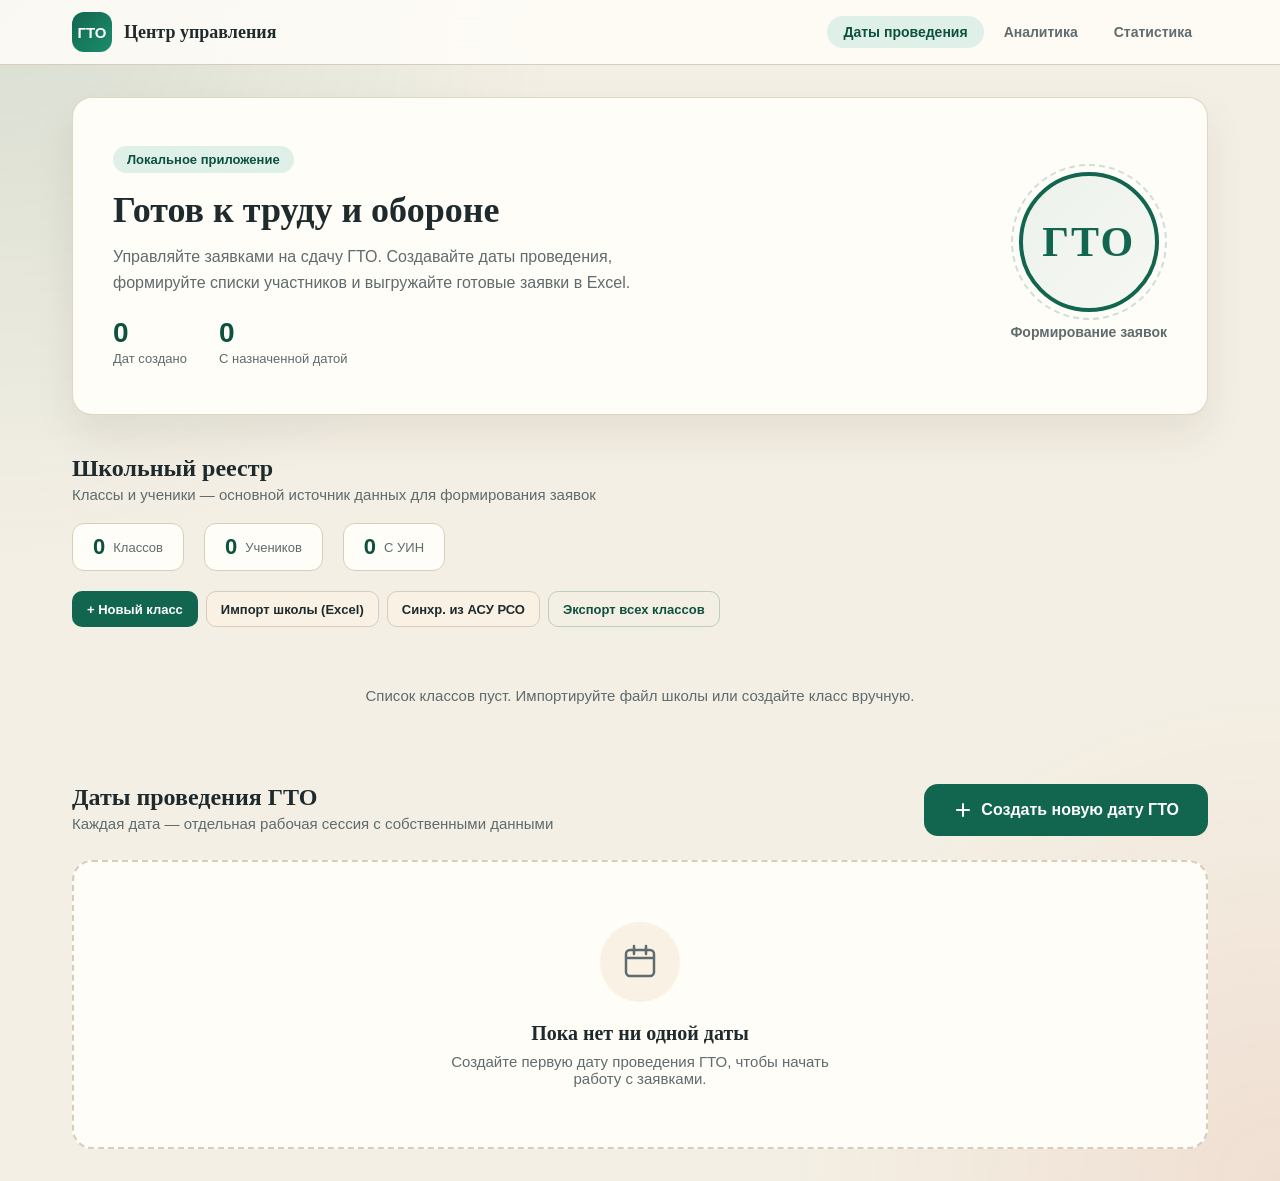
==== GTO_App/index.html @ ad408858 "feat: add school roster management as primary data source on dashboard Add complete school roster sy" ====
<!DOCTYPE html>
<html lang="ru">
<head>
  <meta charset="UTF-8">
  <meta name="viewport" content="width=device-width, initial-scale=1.0">
  <title>ГТО — Центр управления</title>
  <link rel="stylesheet" href="styles/dashboard.css">
  <link rel="stylesheet" href="styles/school-roster.css">
</head>
<body>
  <nav class="topnav">
    <div class="topnav-inner">
      <div class="topnav-brand">
        <div class="topnav-logo">ГТО</div>
        <span class="topnav-title">Центр управления</span>
      </div>
      <div class="topnav-links">
        <a href="#" class="topnav-link is-active" data-tab="dates">Даты проведения</a>
        <a href="#" class="topnav-link" data-tab="analytics">Аналитика</a>
        <a href="#" class="topnav-link" data-tab="stats">Статистика</a>
      </div>
    </div>
  </nav>

  <main class="dashboard">
    <!-- Hero section -->
    <section class="hero-section">
      <div class="hero-content">
        <div class="hero-badge">Локальное приложение</div>
        <h1>Готов к труду и обороне</h1>
        <p>Управляйте заявками на сдачу ГТО. Создавайте даты проведения, формируйте списки участников и выгружайте готовые заявки в Excel.</p>
        <div class="hero-stats" id="heroStats"></div>
      </div>
      <div class="hero-visual">
        <div class="hero-emblem">
          <div class="emblem-ring">
            <div class="emblem-inner">ГТО</div>
          </div>
          <div class="emblem-text">Формирование заявок</div>
        </div>
      </div>
    </section>

    <!-- Dates tab -->
    <section class="tab-content is-active" id="tab-dates">
      <!-- School roster section -->
      <div class="roster-section">
        <div class="roster-section-header">
          <div>
            <h2>Школьный реестр</h2>
            <p class="roster-section-subtitle">Классы и ученики — основной источник данных для формирования заявок</p>
          </div>
        </div>
        <div id="schoolRoster">
          <!-- Rendered by school-roster.js -->
        </div>
      </div>

      <div class="section-header">
        <div>
          <h2>Даты проведения ГТО</h2>
          <p class="section-subtitle">Каждая дата — отдельная рабочая сессия с собственными данными</p>
        </div>
        <button class="btn btn-primary btn-lg" id="createSessionBtn" type="button">
          <svg width="20" height="20" viewBox="0 0 20 20" fill="none"><path d="M10 4v12M4 10h12" stroke="currentColor" stroke-width="2" stroke-linecap="round"/></svg>
          Создать новую дату ГТО
        </button>
      </div>

      <div id="sessionsList" class="sessions-grid">
        <!-- Sessions will be rendered here -->
      </div>
    </section>

    <!-- Analytics tab (stub) -->
    <section class="tab-content" id="tab-analytics">
      <div class="stub-screen">
        <div class="stub-icon">
          <svg width="48" height="48" viewBox="0 0 48 48" fill="none"><rect x="6" y="22" width="8" height="20" rx="2" fill="currentColor" opacity="0.3"/><rect x="20" y="14" width="8" height="28" rx="2" fill="currentColor" opacity="0.5"/><rect x="34" y="6" width="8" height="36" rx="2" fill="currentColor" opacity="0.8"/></svg>
        </div>
        <h2>Аналитика</h2>
        <p>Раздел аналитики находится в разработке. Здесь появятся сводные данные по всем датам проведения ГТО.</p>
      </div>
    </section>

    <!-- Stats tab (stub) -->
    <section class="tab-content" id="tab-stats">
      <div class="stub-screen">
        <div class="stub-icon">
          <svg width="48" height="48" viewBox="0 0 48 48" fill="none"><circle cx="24" cy="24" r="18" stroke="currentColor" stroke-width="3" opacity="0.3"/><path d="M24 6a18 18 0 0 1 18 18" stroke="currentColor" stroke-width="3" stroke-linecap="round" opacity="0.8"/><circle cx="24" cy="24" r="6" fill="currentColor" opacity="0.5"/></svg>
        </div>
        <h2>Статистика</h2>
        <p>Раздел статистики находится в разработке. Здесь появятся статистические отчёты и графики.</p>
      </div>
    </section>
  </main>

  <!-- Create session dialog -->
  <dialog id="createDialog" class="dialog">
    <form method="dialog" class="dialog-form">
      <div class="dialog-head">
        <h3>Новая дата проведения ГТО</h3>
        <button class="icon-btn" value="cancel" type="submit">&times;</button>
      </div>
      <div class="dialog-body">
        <label>
          <span>Дата проведения ГТО</span>
          <input id="newEventDate" type="date" required>
        </label>
        <p class="dialog-hint">Вы сможете изменить дату позже в рабочем пространстве.</p>
      </div>
      <div class="dialog-actions">
        <button class="btn btn-secondary" value="cancel" type="submit">Отмена</button>
        <button class="btn btn-primary" id="confirmCreateBtn" type="button">Создать</button>
      </div>
    </form>
  </dialog>

  <!-- Confirm delete dialog -->
  <dialog id="deleteDialog" class="dialog">
    <form method="dialog" class="dialog-form">
      <div class="dialog-head">
        <h3>Удалить дату?</h3>
        <button class="icon-btn" value="cancel" type="submit">&times;</button>
      </div>
      <div class="dialog-body">
        <p id="deleteMessage">Все данные этой сессии будут удалены безвозвратно.</p>
      </div>
      <div class="dialog-actions">
        <button class="btn btn-secondary" value="cancel" type="submit">Отмена</button>
        <button class="btn btn-danger" id="confirmDeleteBtn" type="button">Удалить</button>
      </div>
    </form>
  </dialog>

  <script src="assets/vendor/xlsx.full.min.js"></script>
  <script src="assets/vendor/exceljs.min.js"></script>
  <script src="scripts/core/session-storage.js"></script>
  <script src="scripts/core/school-storage.js"></script>
  <script src="scripts/data/school-import.js"></script>
  <script src="scripts/data/school-export.js"></script>
  <script src="scripts/ui/school-roster.js"></script>
  <script src="scripts/ui/dashboard.js"></script>
</body>
</html>
---- GTO_App/styles/dashboard.css ----
:root {
  --bg: #f4efe4;
  --panel: #fffdf8;
  --panel-soft: #f8f1e4;
  --text: #1f2a2d;
  --muted: #5f6b6d;
  --line: #d8cdbb;
  --accent: #12664f;
  --accent-strong: #0e513f;
  --accent-soft: #dff0e8;
  --warning: #c5512f;
  --warning-soft: #fbe5df;
  --danger-soft: #ffdedd;
  --success: #1b8d6b;
  --success-soft: #d4f5e6;
  --shadow: 0 18px 40px rgba(40, 30, 18, 0.08);
  --shadow-sm: 0 4px 12px rgba(40, 30, 18, 0.06);
  --radius: 20px;
  --radius-sm: 12px;
  --font-main: "Segoe UI", "Trebuchet MS", sans-serif;
  --font-accent: "Georgia", "Times New Roman", serif;
}

* { box-sizing: border-box; margin: 0; }

html, body {
  min-height: 100%;
  font-family: var(--font-main);
  color: var(--text);
  background:
    radial-gradient(circle at top left, rgba(18, 102, 79, 0.12), transparent 32%),
    radial-gradient(circle at bottom right, rgba(197, 81, 47, 0.1), transparent 28%),
    var(--bg);
}

/* ====== Top Navigation ====== */
.topnav {
  position: sticky;
  top: 0;
  z-index: 100;
  background: rgba(255, 253, 248, 0.85);
  backdrop-filter: blur(16px);
  border-bottom: 1px solid var(--line);
}
.topnav-inner {
  max-width: 1200px;
  margin: 0 auto;
  padding: 0 32px;
  display: flex;
  align-items: center;
  justify-content: space-between;
  height: 64px;
}
.topnav-brand {
  display: flex;
  align-items: center;
  gap: 12px;
}
.topnav-logo {
  width: 40px;
  height: 40px;
  display: grid;
  place-items: center;
  border-radius: 12px;
  background: linear-gradient(135deg, #12664f, #1b8d6b);
  color: white;
  font-weight: 800;
  font-size: 15px;
  flex-shrink: 0;
}
.topnav-title {
  font-family: var(--font-accent);
  font-size: 18px;
  font-weight: 700;
}
.topnav-links {
  display: flex;
  gap: 4px;
}
.topnav-link {
  padding: 8px 16px;
  border-radius: 999px;
  font-size: 14px;
  font-weight: 600;
  color: var(--muted);
  text-decoration: none;
  transition: all 0.2s;
}
.topnav-link:hover {
  color: var(--text);
  background: var(--panel-soft);
}
.topnav-link.is-active {
  color: var(--accent-strong);
  background: var(--accent-soft);
}

/* ====== Dashboard layout ====== */
.dashboard {
  max-width: 1200px;
  margin: 0 auto;
  padding: 32px;
}

/* ====== Hero Section ====== */
.hero-section {
  display: grid;
  grid-template-columns: 1fr auto;
  gap: 40px;
  align-items: center;
  padding: 48px 40px;
  margin-bottom: 40px;
  background: var(--panel);
  border: 1px solid rgba(216, 205, 187, 0.8);
  border-radius: var(--radius);
  box-shadow: var(--shadow);
  overflow: hidden;
}
.hero-content h1 {
  font-family: var(--font-accent);
  font-size: 36px;
  line-height: 1.2;
  margin-bottom: 12px;
}
.hero-content p {
  color: var(--muted);
  font-size: 16px;
  line-height: 1.6;
  max-width: 540px;
  margin-bottom: 24px;
}
.hero-badge {
  display: inline-block;
  padding: 6px 14px;
  border-radius: 999px;
  background: var(--accent-soft);
  color: var(--accent-strong);
  font-size: 13px;
  font-weight: 700;
  margin-bottom: 16px;
}
.hero-stats {
  display: flex;
  gap: 32px;
}
.hero-stat {
  text-align: left;
}
.hero-stat-value {
  font-size: 28px;
  font-weight: 800;
  color: var(--accent-strong);
  line-height: 1;
}
.hero-stat-label {
  font-size: 13px;
  color: var(--muted);
  margin-top: 4px;
}

/* Emblem visual */
.hero-visual {
  display: flex;
  justify-content: center;
  align-items: center;
}
.hero-emblem {
  text-align: center;
}
.emblem-ring {
  width: 140px;
  height: 140px;
  border-radius: 50%;
  border: 4px solid var(--accent);
  display: grid;
  place-items: center;
  margin: 0 auto 12px;
  position: relative;
  background: linear-gradient(135deg, rgba(18, 102, 79, 0.08), rgba(27, 141, 107, 0.04));
}
.emblem-ring::before {
  content: '';
  position: absolute;
  inset: -12px;
  border-radius: 50%;
  border: 2px dashed rgba(18, 102, 79, 0.2);
}
.emblem-inner {
  font-size: 42px;
  font-weight: 900;
  color: var(--accent);
  font-family: var(--font-accent);
  letter-spacing: 2px;
}
.emblem-text {
  font-size: 14px;
  font-weight: 600;
  color: var(--muted);
}

/* ====== Tab content ====== */
.tab-content {
  display: none;
}
.tab-content.is-active {
  display: block;
}

/* ====== Section header ====== */
.section-header {
  display: flex;
  align-items: start;
  justify-content: space-between;
  gap: 24px;
  margin-bottom: 24px;
}
.section-header h2 {
  font-family: var(--font-accent);
  font-size: 24px;
  margin-bottom: 4px;
}
.section-subtitle {
  color: var(--muted);
  font-size: 15px;
}

/* ====== Sessions grid ====== */
.sessions-grid {
  display: grid;
  grid-template-columns: repeat(auto-fill, minmax(340px, 1fr));
  gap: 20px;
}

/* Session card */
.session-card {
  background: var(--panel);
  border: 1px solid var(--line);
  border-radius: var(--radius);
  padding: 24px;
  box-shadow: var(--shadow-sm);
  transition: transform 0.2s, box-shadow 0.2s, border-color 0.2s;
  cursor: pointer;
  position: relative;
}
.session-card:hover {
  transform: translateY(-2px);
  box-shadow: var(--shadow);
  border-color: var(--accent);
}
.session-card-date {
  font-family: var(--font-accent);
  font-size: 20px;
  font-weight: 700;
  margin-bottom: 8px;
}
.session-card-label {
  color: var(--muted);
  font-size: 14px;
  margin-bottom: 16px;
}
.session-card-meta {
  display: flex;
  gap: 16px;
  font-size: 13px;
  color: var(--muted);
  margin-bottom: 16px;
}
.session-card-meta-item {
  display: flex;
  align-items: center;
  gap: 6px;
}
.session-card-dot {
  width: 8px;
  height: 8px;
  border-radius: 50%;
  background: var(--accent);
  flex-shrink: 0;
}
.session-card-actions {
  display: flex;
  gap: 8px;
  justify-content: flex-end;
}
.session-card-school {
  font-size: 14px;
  font-weight: 600;
  color: var(--text);
  margin-bottom: 4px;
}
.session-card-participants {
  display: inline-flex;
  align-items: center;
  gap: 6px;
  padding: 4px 10px;
  border-radius: 999px;
  background: var(--accent-soft);
  color: var(--accent-strong);
  font-size: 12px;
  font-weight: 700;
}

/* Empty state */
.empty-state {
  grid-column: 1 / -1;
  text-align: center;
  padding: 60px 32px;
  background: var(--panel);
  border: 2px dashed var(--line);
  border-radius: var(--radius);
}
.empty-state-icon {
  width: 80px;
  height: 80px;
  margin: 0 auto 20px;
  border-radius: 50%;
  background: var(--panel-soft);
  display: grid;
  place-items: center;
  color: var(--muted);
}
.empty-state h3 {
  font-family: var(--font-accent);
  font-size: 20px;
  margin-bottom: 8px;
}
.empty-state p {
  color: var(--muted);
  font-size: 15px;
  max-width: 400px;
  margin: 0 auto;
}

/* ====== Stub screens ====== */
.stub-screen {
  text-align: center;
  padding: 80px 32px;
  background: var(--panel);
  border: 1px solid var(--line);
  border-radius: var(--radius);
  box-shadow: var(--shadow-sm);
}
.stub-icon {
  width: 80px;
  height: 80px;
  margin: 0 auto 20px;
  border-radius: 50%;
  background: var(--accent-soft);
  color: var(--accent);
  display: grid;
  place-items: center;
}
.stub-screen h2 {
  font-family: var(--font-accent);
  font-size: 24px;
  margin-bottom: 8px;
}
.stub-screen p {
  color: var(--muted);
  font-size: 15px;
  max-width: 440px;
  margin: 0 auto;
  line-height: 1.6;
}

/* ====== Buttons ====== */
.btn {
  display: inline-flex;
  align-items: center;
  justify-content: center;
  gap: 8px;
  min-height: 44px;
  padding: 0 20px;
  border-radius: 14px;
  border: 1px solid transparent;
  cursor: pointer;
  font-weight: 600;
  font-size: 15px;
  font-family: inherit;
  transition: transform 0.18s, background 0.18s, box-shadow 0.18s;
}
.btn:hover { transform: translateY(-1px); }
.btn:active { transform: translateY(0); }
.btn-lg { min-height: 52px; padding: 0 28px; font-size: 16px; }
.btn-sm { min-height: 36px; padding: 0 14px; font-size: 13px; border-radius: 10px; }
.btn-primary { background: var(--accent); color: white; }
.btn-primary:hover { background: var(--accent-strong); box-shadow: 0 4px 16px rgba(18, 102, 79, 0.3); }
.btn-secondary { background: var(--panel-soft); color: var(--text); border-color: var(--line); }
.btn-secondary:hover { background: #f0e8d8; }
.btn-ghost { background: transparent; color: var(--accent-strong); border-color: rgba(18, 102, 79, 0.24); }
.btn-ghost:hover { background: var(--accent-soft); }
.btn-danger { background: var(--warning); color: white; }
.btn-danger:hover { background: #b3461f; box-shadow: 0 4px 12px rgba(197, 81, 47, 0.3); }
.btn-icon-only {
  width: 36px;
  min-height: 36px;
  padding: 0;
  border-radius: 10px;
  background: transparent;
  border: 1px solid var(--line);
  color: var(--muted);
  cursor: pointer;
  display: inline-grid;
  place-items: center;
  transition: all 0.2s;
}
.btn-icon-only:hover {
  background: var(--danger-soft);
  border-color: var(--warning);
  color: var(--warning);
}

/* ====== Dialog ====== */
.dialog {
  width: min(480px, calc(100vw - 32px));
  border: 0;
  border-radius: 24px;
  padding: 0;
  box-shadow: 0 24px 64px rgba(0, 0, 0, 0.2);
}
.dialog::backdrop {
  background: rgba(20, 20, 20, 0.45);
  backdrop-filter: blur(4px);
}
.dialog-form {
  padding: 28px;
  background: white;
  border-radius: 24px;
}
.dialog-head {
  display: flex;
  align-items: center;
  justify-content: space-between;
  margin-bottom: 20px;
}
.dialog-head h3 {
  font-family: var(--font-accent);
  margin: 0;
}
.dialog-body {
  margin-bottom: 24px;
}
.dialog-body label span {
  display: block;
  margin-bottom: 8px;
  font-size: 14px;
  font-weight: 600;
}
.dialog-body input[type="date"] {
  width: 100%;
  min-height: 48px;
  padding: 12px 14px;
  border: 1px solid var(--line);
  border-radius: 14px;
  background: white;
  font-size: 16px;
  font-family: inherit;
  transition: border-color 0.2s, box-shadow 0.2s;
}
.dialog-body input[type="date"]:focus {
  outline: none;
  border-color: var(--accent);
  box-shadow: 0 0 0 3px rgba(18, 102, 79, 0.12);
}
.dialog-hint {
  color: var(--muted);
  font-size: 13px;
  margin-top: 8px;
}
.dialog-actions {
  display: flex;
  gap: 12px;
  justify-content: flex-end;
}
.icon-btn {
  width: 40px;
  height: 40px;
  border: 0;
  border-radius: 50%;
  background: var(--panel-soft);
  cursor: pointer;
  font-size: 24px;
  transition: background 0.2s;
  display: inline-grid;
  place-items: center;
}
.icon-btn:hover { background: var(--danger-soft); }

/* ====== Responsive ====== */
@media (max-width: 900px) {
  .hero-section {
    grid-template-columns: 1fr;
    padding: 32px 24px;
  }
  .hero-visual { display: none; }
  .sessions-grid { grid-template-columns: 1fr; }
  .section-header { flex-direction: column; }
}
@media (max-width: 600px) {
  .dashboard { padding: 16px; }
  .topnav-inner { padding: 0 16px; }
  .hero-content h1 { font-size: 28px; }
  .hero-stats { flex-direction: column; gap: 12px; }
  .topnav-links { gap: 0; }
  .topnav-link { padding: 8px 10px; font-size: 13px; }
}
---- GTO_App/styles/school-roster.css ----
/* ====== School Roster Section ====== */

.roster-section {
  margin-bottom: 40px;
}
.roster-section-header {
  display: flex;
  align-items: start;
  justify-content: space-between;
  gap: 24px;
  margin-bottom: 20px;
}
.roster-section-header h2 {
  font-family: var(--font-accent);
  font-size: 24px;
  margin-bottom: 4px;
}
.roster-section-subtitle {
  color: var(--muted);
  font-size: 15px;
}

/* ---- Stats bar ---- */
.roster-stats {
  display: flex;
  gap: 20px;
  margin-bottom: 20px;
}
.roster-stat {
  display: flex;
  align-items: center;
  gap: 8px;
  padding: 12px 20px;
  background: var(--panel);
  border: 1px solid var(--line);
  border-radius: var(--radius-sm);
}
.roster-stat-val {
  font-size: 22px;
  font-weight: 800;
  color: var(--accent-strong);
  line-height: 1;
}
.roster-stat-lbl {
  font-size: 13px;
  color: var(--muted);
}

/* ---- Action bar ---- */
.roster-actions {
  display: flex;
  flex-wrap: wrap;
  gap: 8px;
  margin-bottom: 20px;
}
.file-label {
  cursor: pointer;
}
.file-label input[type="file"] {
  display: none;
}

/* ---- Class tabs ---- */
.roster-class-tabs {
  display: flex;
  flex-wrap: wrap;
  gap: 6px;
  margin-bottom: 20px;
  padding-bottom: 16px;
  border-bottom: 1px solid var(--line);
}
.roster-class-tab {
  padding: 8px 16px;
  border-radius: 999px;
  border: 1px solid var(--line);
  background: var(--panel);
  color: var(--muted);
  font-size: 14px;
  font-weight: 600;
  font-family: inherit;
  cursor: pointer;
  transition: all 0.2s;
}
.roster-class-tab:hover {
  background: var(--panel-soft);
  color: var(--text);
  border-color: var(--accent);
}
.roster-class-tab.is-active {
  background: var(--accent);
  color: white;
  border-color: var(--accent);
}

/* ---- Class detail ---- */
.roster-detail {
  background: var(--panel);
  border: 1px solid var(--line);
  border-radius: var(--radius);
  padding: 24px;
  box-shadow: var(--shadow-sm);
}
.roster-detail-head {
  display: flex;
  align-items: center;
  justify-content: space-between;
  gap: 16px;
  margin-bottom: 20px;
  flex-wrap: wrap;
}
.roster-detail-title {
  display: flex;
  align-items: baseline;
  gap: 12px;
}
.roster-detail-title h3 {
  font-family: var(--font-accent);
  font-size: 20px;
  margin: 0;
}
.roster-detail-count {
  font-size: 14px;
  color: var(--muted);
  font-weight: 600;
}
.roster-detail-actions {
  display: flex;
  flex-wrap: wrap;
  gap: 8px;
}

/* ---- Students table ---- */
.roster-table-wrap {
  overflow-x: auto;
  margin-bottom: 16px;
}
.roster-table {
  width: 100%;
  border-collapse: collapse;
  font-size: 14px;
}
.roster-table thead th {
  text-align: left;
  padding: 10px 12px;
  font-weight: 700;
  font-size: 13px;
  color: var(--muted);
  border-bottom: 2px solid var(--line);
  background: var(--panel-soft);
  white-space: nowrap;
}
.roster-table tbody tr {
  border-bottom: 1px solid var(--line);
  cursor: pointer;
  transition: background 0.15s;
}
.roster-table tbody tr:hover {
  background: rgba(18, 102, 79, 0.04);
}
.roster-table tbody tr.is-selected {
  background: var(--accent-soft);
}
.roster-table tbody td {
  padding: 10px 12px;
  vertical-align: middle;
}
.roster-row-actions {
  display: flex;
  gap: 4px;
  white-space: nowrap;
}

/* Icon buttons in table */
.btn-icon-sm {
  width: 32px;
  height: 32px;
  border: 1px solid var(--line);
  border-radius: 8px;
  background: transparent;
  color: var(--muted);
  cursor: pointer;
  font-size: 16px;
  display: inline-grid;
  place-items: center;
  transition: all 0.2s;
}
.btn-icon-sm:hover {
  background: var(--panel-soft);
  color: var(--text);
  border-color: var(--accent);
}
.btn-icon-danger:hover {
  background: var(--danger-soft);
  border-color: var(--warning);
  color: var(--warning);
}

/* ---- Mass move bar ---- */
.roster-mass-move {
  display: flex;
  align-items: center;
  gap: 12px;
  padding: 12px 16px;
  background: var(--panel-soft);
  border-radius: var(--radius-sm);
  border: 1px solid var(--line);
  flex-wrap: wrap;
}
.roster-mass-move label {
  display: flex;
  align-items: center;
  gap: 6px;
  font-size: 14px;
  font-weight: 600;
  cursor: pointer;
}
.roster-mass-move select {
  min-height: 36px;
  padding: 0 12px;
  border: 1px solid var(--line);
  border-radius: 10px;
  background: white;
  font-size: 14px;
  font-family: inherit;
}

/* ---- Empty state ---- */
.roster-empty {
  text-align: center;
  padding: 40px 20px;
  color: var(--muted);
  font-size: 15px;
}

/* ====== Responsive ====== */
@media (max-width: 900px) {
  .roster-stats { flex-wrap: wrap; }
  .roster-detail-head { flex-direction: column; align-items: flex-start; }
}
@media (max-width: 600px) {
  .roster-stats { flex-direction: column; }
  .roster-stat { padding: 10px 14px; }
  .roster-actions { flex-direction: column; }
  .roster-actions .btn { width: 100%; }
  .roster-class-tabs { gap: 4px; }
  .roster-class-tab { padding: 6px 12px; font-size: 13px; }
}
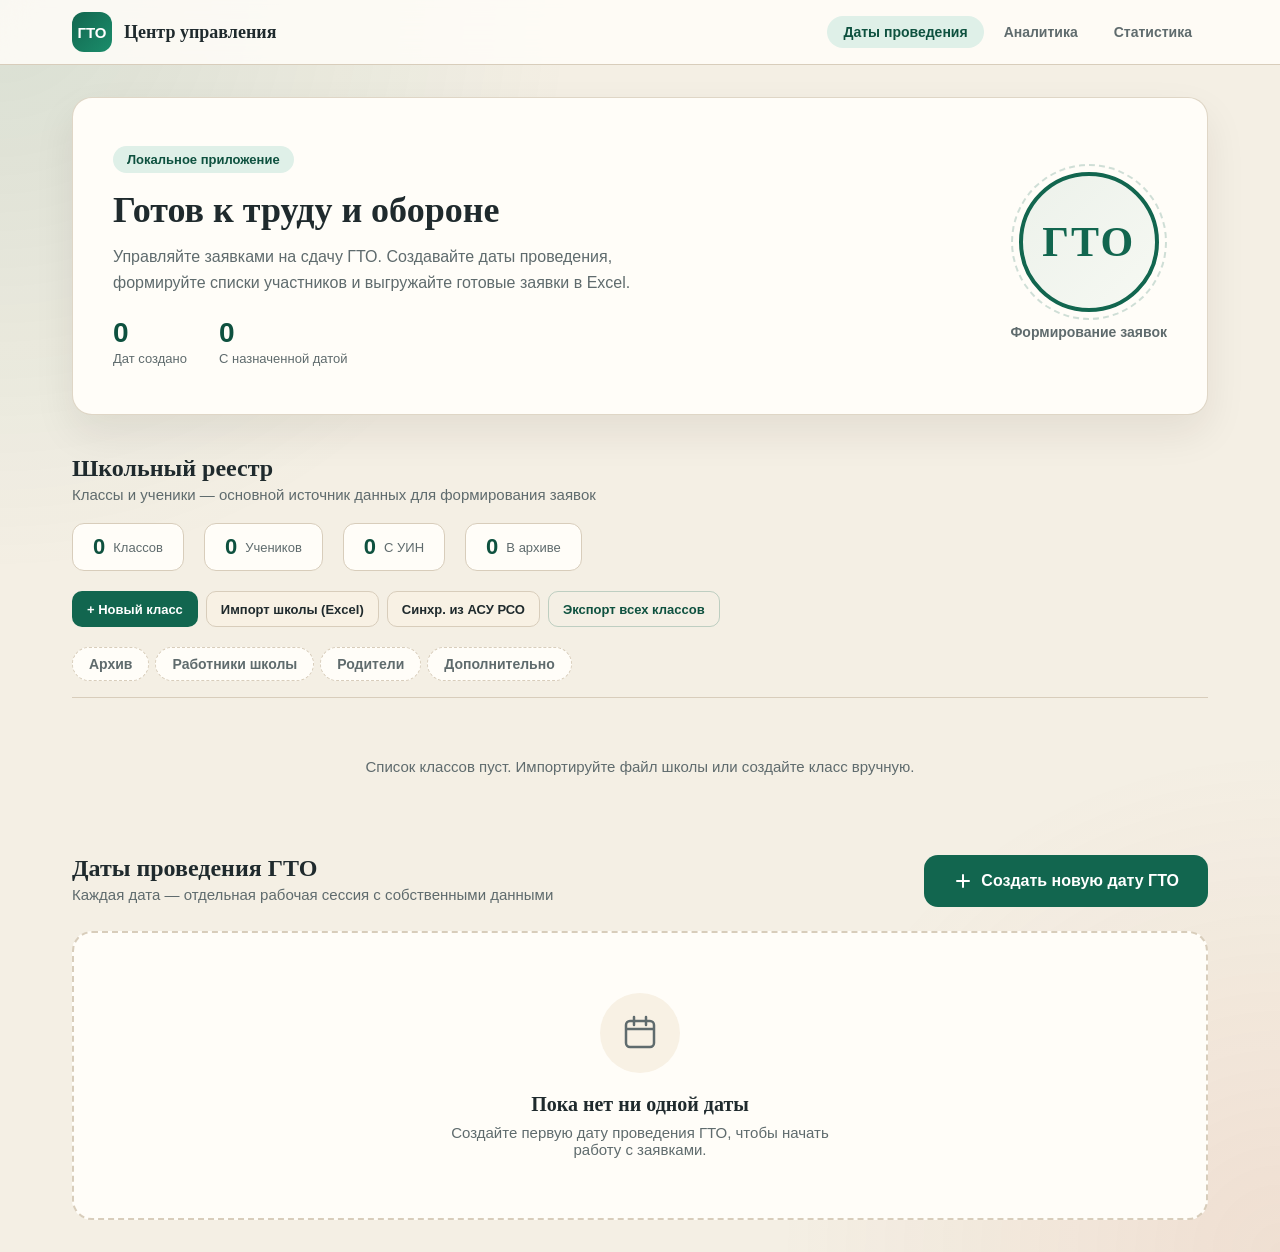
==== commit 2ba2b3bb: "feat: add detailed visual report dialog for import and ASU sync Replace alert() notifications with a" ====
--- a/GTO_App/index.html
+++ b/GTO_App/index.html
@@ -133,6 +133,22 @@
     </form>
   </dialog>
 
+  <!-- Sync/Import report dialog -->
+  <dialog id="reportDialog" class="dialog dialog-wide">
+    <div class="dialog-form">
+      <div class="dialog-head">
+        <h3 id="reportTitle">Отчёт</h3>
+        <button class="icon-btn" id="reportCloseBtn" type="button">&times;</button>
+      </div>
+      <div class="dialog-body" id="reportBody">
+        <!-- Rendered dynamically -->
+      </div>
+      <div class="dialog-actions">
+        <button class="btn btn-primary" id="reportOkBtn" type="button">Понятно</button>
+      </div>
+    </div>
+  </dialog>
+
   <script src="assets/vendor/xlsx.full.min.js"></script>
   <script src="assets/vendor/exceljs.min.js"></script>
   <script src="scripts/core/session-storage.js"></script>
--- a/GTO_App/styles/school-roster.css
+++ b/GTO_App/styles/school-roster.css
@@ -91,6 +91,26 @@
   color: white;
   border-color: var(--accent);
 }
+.roster-class-tab.is-fixed {
+  border-style: dashed;
+}
+.roster-class-tab.is-fixed.is-active {
+  border-style: solid;
+}
+.roster-tab-sep {
+  width: 1px;
+  align-self: stretch;
+  background: var(--line);
+  margin: 2px 6px;
+}
+.roster-reason {
+  font-size: 13px;
+  color: var(--muted);
+  max-width: 200px;
+  overflow: hidden;
+  text-overflow: ellipsis;
+  white-space: nowrap;
+}
 
 /* ---- Class detail ---- */
 .roster-detail {
@@ -230,6 +250,92 @@
   padding: 40px 20px;
   color: var(--muted);
   font-size: 15px;
+}
+
+/* ====== Report dialog ====== */
+.dialog-wide {
+  width: min(720px, calc(100vw - 32px));
+}
+.dialog-wide .dialog-body {
+  max-height: 60vh;
+  overflow-y: auto;
+}
+.report-summary {
+  display: flex;
+  flex-wrap: wrap;
+  gap: 12px;
+  margin-bottom: 20px;
+}
+.report-summary-item {
+  display: flex;
+  align-items: center;
+  gap: 8px;
+  padding: 8px 16px;
+  border-radius: 10px;
+  font-size: 14px;
+  font-weight: 600;
+}
+.report-summary-item .report-badge {
+  min-width: 28px;
+  height: 28px;
+  display: inline-flex;
+  align-items: center;
+  justify-content: center;
+  border-radius: 8px;
+  font-size: 15px;
+  font-weight: 800;
+}
+.report-cat-added { background: var(--success-soft); color: #0d6e4f; }
+.report-cat-added .report-badge { background: var(--success); color: white; }
+.report-cat-moved { background: #e8f0fe; color: #1a56db; }
+.report-cat-moved .report-badge { background: #1a56db; color: white; }
+.report-cat-updated { background: #fef3cd; color: #856404; }
+.report-cat-updated .report-badge { background: #d4a017; color: white; }
+.report-cat-archived { background: var(--warning-soft); color: #9a3412; }
+.report-cat-archived .report-badge { background: var(--warning); color: white; }
+.report-cat-skipped { background: var(--panel-soft); color: var(--muted); }
+.report-cat-skipped .report-badge { background: var(--muted); color: white; }
+.report-cat-conflicts { background: var(--danger-soft); color: #991b1b; }
+.report-cat-conflicts .report-badge { background: #dc2626; color: white; }
+
+.report-section {
+  margin-bottom: 16px;
+}
+.report-section-title {
+  font-size: 14px;
+  font-weight: 700;
+  margin-bottom: 8px;
+  padding: 6px 12px;
+  border-radius: 8px;
+  display: inline-block;
+}
+.report-list {
+  list-style: none;
+  padding: 0;
+  margin: 0;
+}
+.report-list li {
+  padding: 6px 12px;
+  border-bottom: 1px solid var(--line);
+  font-size: 13px;
+  display: flex;
+  align-items: baseline;
+  gap: 8px;
+}
+.report-list li:last-child {
+  border-bottom: 0;
+}
+.report-name {
+  font-weight: 600;
+  color: var(--text);
+}
+.report-detail {
+  color: var(--muted);
+  font-size: 12px;
+}
+.report-arrow {
+  color: var(--accent);
+  font-weight: 700;
 }
 
 /* ====== Responsive ====== */
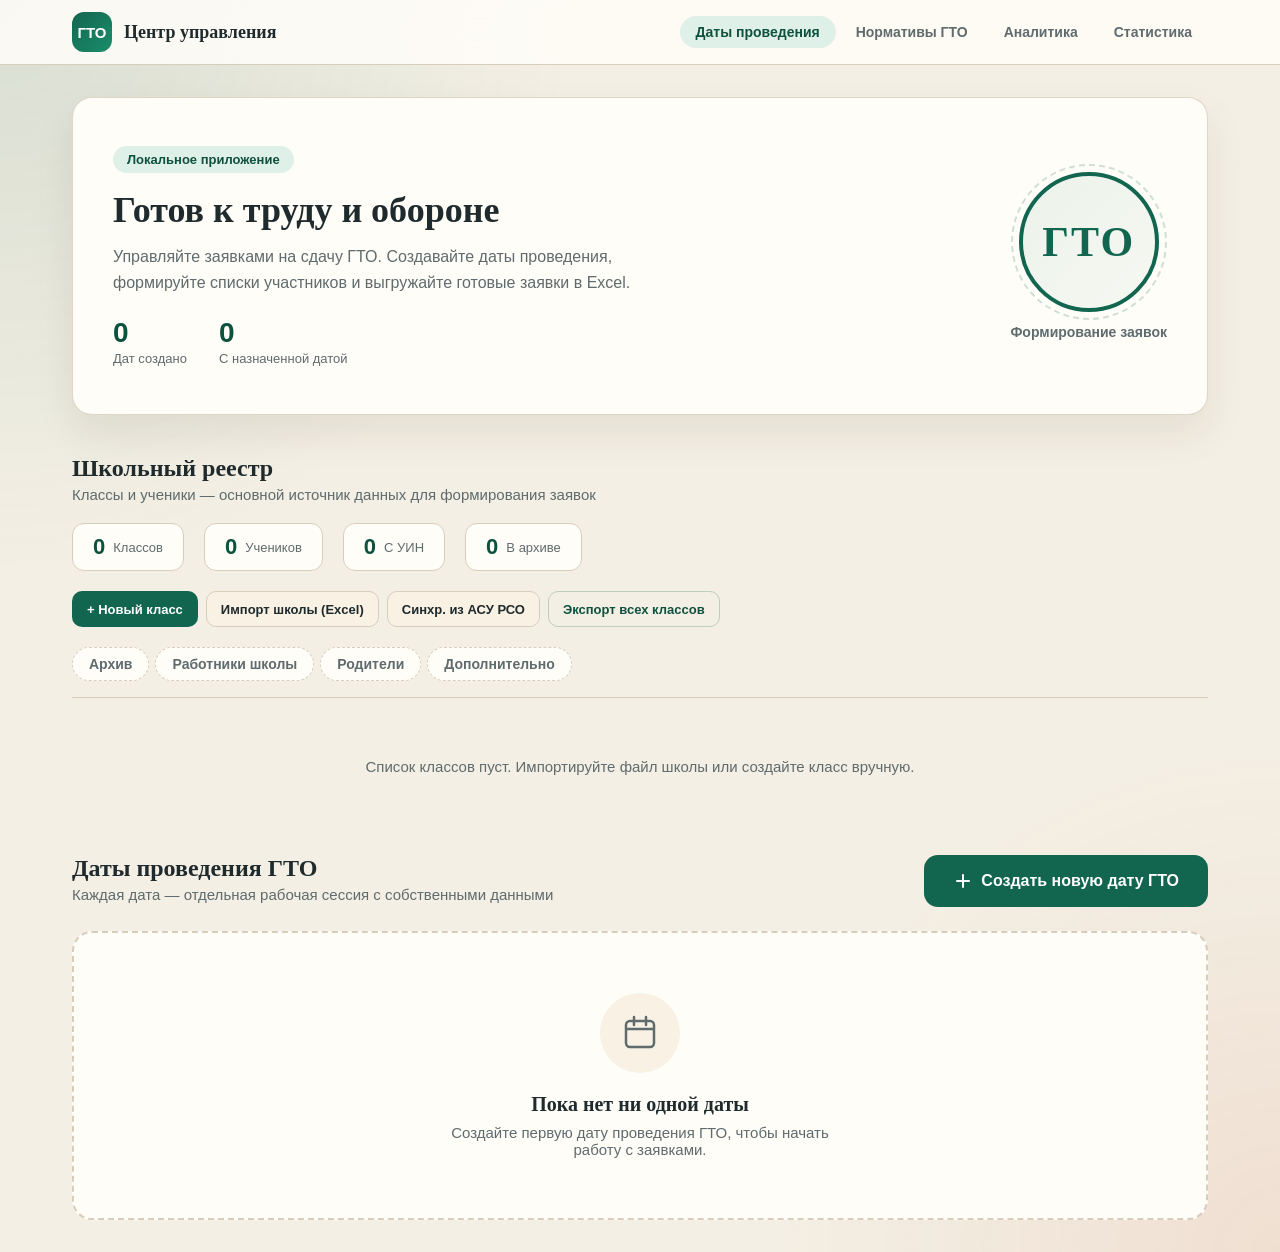
==== commit 324d17f9: "feat: add GTO standards selection, personal cards generation, and ZIP export New features: - Parse н" ====
--- a/GTO_App/index.html
+++ b/GTO_App/index.html
@@ -6,6 +6,7 @@
   <title>ГТО — Центр управления</title>
   <link rel="stylesheet" href="styles/dashboard.css">
   <link rel="stylesheet" href="styles/school-roster.css">
+  <link rel="stylesheet" href="styles/standards.css">
 </head>
 <body>
   <nav class="topnav">
@@ -16,6 +17,7 @@
       </div>
       <div class="topnav-links">
         <a href="#" class="topnav-link is-active" data-tab="dates">Даты проведения</a>
+        <a href="#" class="topnav-link" data-tab="standards">Нормативы ГТО</a>
         <a href="#" class="topnav-link" data-tab="analytics">Аналитика</a>
         <a href="#" class="topnav-link" data-tab="stats">Статистика</a>
       </div>
@@ -69,6 +71,19 @@
 
       <div id="sessionsList" class="sessions-grid">
         <!-- Sessions will be rendered here -->
+      </div>
+    </section>
+
+    <!-- Standards management tab -->
+    <section class="tab-content" id="tab-standards">
+      <div class="section-header">
+        <div>
+          <h2>Управление нормативами ГТО</h2>
+          <p class="section-subtitle">Просмотр и редактирование перечня испытаний по ступеням. Изменения сохраняются локально.</p>
+        </div>
+      </div>
+      <div id="standardsManager">
+        <!-- Rendered by standards-manager.js -->
       </div>
     </section>
 
@@ -153,9 +168,12 @@
   <script src="assets/vendor/exceljs.min.js"></script>
   <script src="scripts/core/session-storage.js"></script>
   <script src="scripts/core/school-storage.js"></script>
+  <script src="scripts/core/gto-standards.js"></script>
+  <script src="scripts/core/standards-storage.js"></script>
   <script src="scripts/data/school-import.js"></script>
   <script src="scripts/data/school-export.js"></script>
   <script src="scripts/ui/school-roster.js"></script>
+  <script src="scripts/ui/standards-manager.js"></script>
   <script src="scripts/ui/dashboard.js"></script>
 </body>
 </html>
--- a/GTO_App/styles/school-roster.css
+++ b/GTO_App/styles/school-roster.css
@@ -183,6 +183,74 @@
 .roster-table tbody td {
   padding: 10px 12px;
   vertical-align: middle;
+}
+/* ---- Info badge & detail row ---- */
+.roster-info-badge {
+  display: inline-flex;
+  align-items: center;
+  justify-content: center;
+  width: 18px;
+  height: 18px;
+  border-radius: 50%;
+  background: var(--accent-soft);
+  color: var(--accent-strong);
+  font-size: 11px;
+  font-weight: 800;
+  font-style: italic;
+  cursor: pointer;
+  vertical-align: middle;
+  margin-left: 6px;
+  transition: all 0.2s;
+  user-select: none;
+}
+.roster-info-badge:hover,
+.roster-info-badge.is-open {
+  background: var(--accent);
+  color: white;
+}
+.roster-info-row {
+  background: var(--panel-soft) !important;
+}
+.roster-info-row:hover {
+  background: var(--panel-soft) !important;
+}
+.roster-info-row td {
+  padding: 0 12px 12px !important;
+}
+.roster-info-grid {
+  display: grid;
+  grid-template-columns: repeat(auto-fill, minmax(200px, 1fr));
+  gap: 8px;
+  padding: 12px 16px;
+  background: white;
+  border-radius: 10px;
+  border: 1px solid var(--line);
+}
+.roster-info-field {
+  display: flex;
+  flex-direction: column;
+  gap: 2px;
+}
+.roster-info-label {
+  font-size: 11px;
+  font-weight: 700;
+  color: var(--muted);
+  text-transform: uppercase;
+  letter-spacing: 0.3px;
+}
+.roster-info-value {
+  font-size: 14px;
+  color: var(--text);
+}
+
+.roster-uin-cell {
+  cursor: pointer;
+  border-radius: 6px;
+  transition: background 0.15s;
+}
+.roster-uin-cell:hover {
+  background: var(--accent-soft);
+  outline: 1px dashed var(--accent);
 }
 .roster-row-actions {
   display: flex;
--- a/GTO_App/styles/standards.css
+++ b/GTO_App/styles/standards.css
@@ -0,0 +1,110 @@
+/* ---- Standards selection step (workspace) ---- */
+.standards-participant-nav {
+  display: flex;
+  flex-wrap: wrap;
+  gap: 0.35rem;
+  margin-bottom: 1rem;
+  padding-bottom: 0.75rem;
+  border-bottom: 1px solid var(--color-border, #e2e8f0);
+}
+.standards-participant-nav .class-tab {
+  font-size: 0.8rem;
+  padding: 0.3rem 0.6rem;
+}
+.standards-participant-nav .class-tab small {
+  font-size: 0.7rem;
+}
+.standards-check-mark {
+  color: #22c55e;
+  font-weight: bold;
+  margin-left: 0.2rem;
+}
+
+.standards-item {
+  margin-bottom: 1rem;
+  padding: 0.75rem;
+  border: 1px solid var(--color-border, #e2e8f0);
+  border-radius: 0.5rem;
+  background: var(--color-surface, #f8fafc);
+}
+.standards-item-header {
+  font-weight: 600;
+  margin-bottom: 0.5rem;
+  font-size: 0.9rem;
+}
+.standards-hint {
+  font-weight: 400;
+  color: #64748b;
+  font-size: 0.8rem;
+}
+.standards-discipline {
+  display: block;
+  padding: 0.25rem 0 0.25rem 0.5rem;
+  cursor: pointer;
+  font-size: 0.85rem;
+}
+.standards-discipline:hover {
+  background: var(--color-hover, #f1f5f9);
+  border-radius: 0.25rem;
+}
+.standards-discipline input[type="checkbox"] {
+  margin-right: 0.5rem;
+  accent-color: #3b82f6;
+}
+.standards-actions {
+  margin-top: 1rem;
+  text-align: right;
+}
+
+/* ---- Standards management (dashboard) ---- */
+.standards-mgmt-tabs {
+  display: flex;
+  flex-wrap: wrap;
+  gap: 0.25rem;
+  margin-bottom: 1rem;
+}
+.standards-mgmt-tabs .class-tab {
+  font-size: 0.75rem;
+  padding: 0.25rem 0.5rem;
+}
+.standards-mgmt-stage {
+  margin-bottom: 1rem;
+}
+.standards-mgmt-item {
+  border: 1px solid var(--color-border, #e2e8f0);
+  border-radius: 0.5rem;
+  padding: 0.6rem;
+  margin-bottom: 0.5rem;
+  background: var(--color-surface, #f8fafc);
+}
+.standards-mgmt-item-header {
+  display: flex;
+  justify-content: space-between;
+  align-items: center;
+  font-weight: 600;
+  font-size: 0.85rem;
+  margin-bottom: 0.35rem;
+}
+.standards-mgmt-disc {
+  display: flex;
+  justify-content: space-between;
+  align-items: center;
+  padding: 0.2rem 0 0.2rem 0.75rem;
+  font-size: 0.8rem;
+}
+.standards-mgmt-disc:hover {
+  background: var(--color-hover, #f1f5f9);
+  border-radius: 0.25rem;
+}
+.standards-mgmt-disc .btn {
+  padding: 0.1rem 0.35rem;
+  font-size: 0.7rem;
+}
+.standards-mgmt-actions {
+  display: flex;
+  gap: 0.35rem;
+}
+.standards-mgmt-actions .btn {
+  padding: 0.15rem 0.4rem;
+  font-size: 0.7rem;
+}
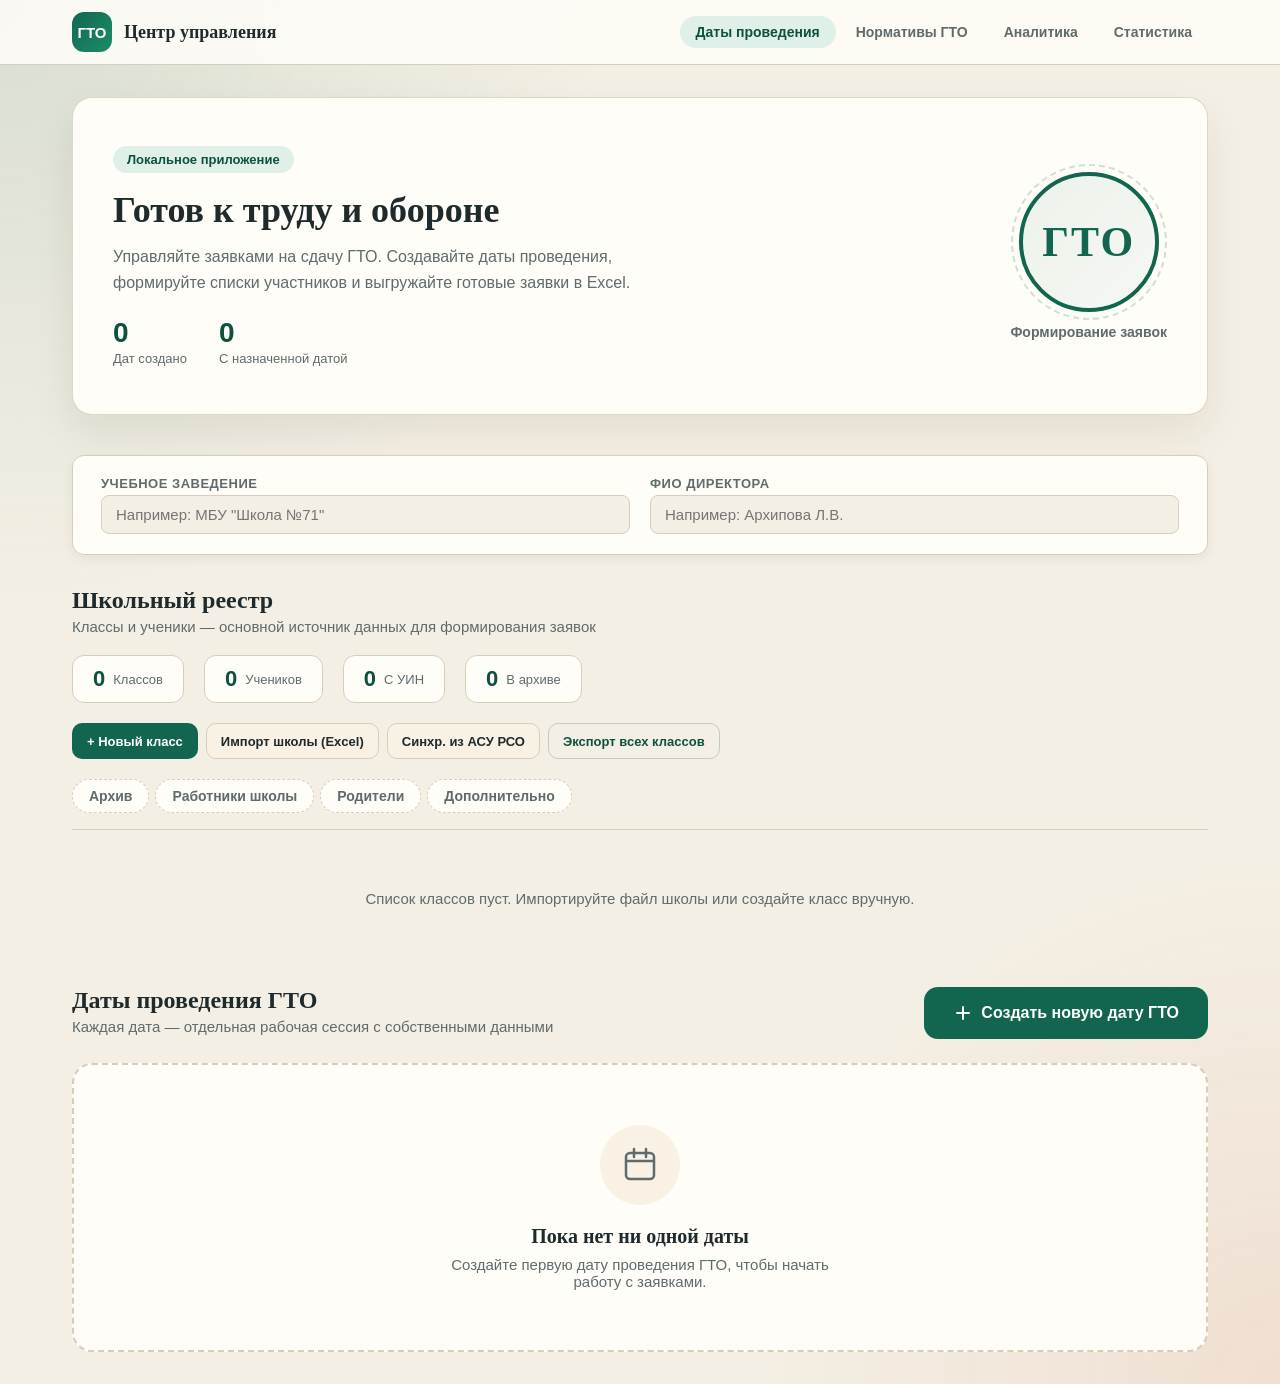
==== commit 4213d58a: "refactor: move school name and director to dashboard global settings - Add global settings bar (scho" ====
--- a/GTO_App/index.html
+++ b/GTO_App/index.html
@@ -40,6 +40,20 @@
           </div>
           <div class="emblem-text">Формирование заявок</div>
         </div>
+      </div>
+    </section>
+
+    <!-- Global school settings -->
+    <section class="global-settings-bar">
+      <div class="global-settings-inner">
+        <label class="global-settings-field">
+          <span>Учебное заведение</span>
+          <input id="globalSchoolName" type="text" placeholder="Например: МБУ &quot;Школа №71&quot;">
+        </label>
+        <label class="global-settings-field">
+          <span>ФИО директора</span>
+          <input id="globalDirector" type="text" placeholder="Например: Архипова Л.В.">
+        </label>
       </div>
     </section>
 
--- a/GTO_App/styles/dashboard.css
+++ b/GTO_App/styles/dashboard.css
@@ -206,6 +206,46 @@
   display: block;
 }
 
+/* ====== Global settings bar ====== */
+.global-settings-bar {
+  margin-bottom: 32px;
+  padding: 20px 28px;
+  background: var(--panel);
+  border: 1px solid var(--line);
+  border-radius: var(--radius-sm);
+  box-shadow: var(--shadow-sm);
+}
+.global-settings-inner {
+  display: grid;
+  grid-template-columns: 1fr 1fr;
+  gap: 20px;
+}
+.global-settings-field {
+  display: flex;
+  flex-direction: column;
+  gap: 4px;
+}
+.global-settings-field span {
+  font-size: 13px;
+  font-weight: 600;
+  color: var(--muted);
+  text-transform: uppercase;
+  letter-spacing: 0.5px;
+}
+.global-settings-field input {
+  padding: 10px 14px;
+  border: 1px solid var(--line);
+  border-radius: 8px;
+  font-size: 15px;
+  font-family: var(--font-main);
+  background: var(--bg);
+  transition: border-color 0.2s;
+}
+.global-settings-field input:focus {
+  outline: none;
+  border-color: var(--accent);
+}
+
 /* ====== Section header ====== */
 .section-header {
   display: flex;
@@ -495,6 +535,7 @@
   .hero-visual { display: none; }
   .sessions-grid { grid-template-columns: 1fr; }
   .section-header { flex-direction: column; }
+  .global-settings-inner { grid-template-columns: 1fr; }
 }
 @media (max-width: 600px) {
   .dashboard { padding: 16px; }
--- a/GTO_App/styles/standards.css
+++ b/GTO_App/styles/standards.css
@@ -1,17 +1,18 @@
 /* ---- Standards selection step (workspace) ---- */
-.standards-participant-nav {
+.standards-stage-nav {
   display: flex;
   flex-wrap: wrap;
   gap: 0.35rem;
   margin-bottom: 1rem;
   padding-bottom: 0.75rem;
   border-bottom: 1px solid var(--color-border, #e2e8f0);
-}
-.standards-participant-nav .class-tab {
+  align-items: center;
+}
+.standards-stage-nav .class-tab {
   font-size: 0.8rem;
   padding: 0.3rem 0.6rem;
 }
-.standards-participant-nav .class-tab small {
+.standards-stage-nav .class-tab small {
   font-size: 0.7rem;
 }
 .standards-check-mark {
@@ -19,6 +20,49 @@
   font-weight: bold;
   margin-left: 0.2rem;
 }
+.standards-mode-bar {
+  display: flex;
+  align-items: center;
+  gap: 0.35rem;
+  margin-bottom: 0.75rem;
+  padding: 0.5rem 0.75rem;
+  background: var(--color-surface, #f8fafc);
+  border: 1px solid var(--color-border, #e2e8f0);
+  border-radius: 0.5rem;
+}
+.standards-partial {
+  background: #fef9c3;
+  border-radius: 0.25rem;
+}
+.standards-individual-picker {
+  margin-bottom: 0.75rem;
+  padding: 0.6rem 0.75rem;
+  background: var(--color-surface, #f8fafc);
+  border: 1px solid var(--color-border, #e2e8f0);
+  border-radius: 0.5rem;
+}
+.standards-individual-picker-header {
+  display: flex;
+  align-items: center;
+  gap: 0.5rem;
+  margin-bottom: 0.4rem;
+  font-size: 0.85rem;
+  font-weight: 600;
+}
+.standards-individual-person {
+  display: block;
+  padding: 0.2rem 0 0.2rem 0.5rem;
+  cursor: pointer;
+  font-size: 0.85rem;
+}
+.standards-individual-person:hover {
+  background: var(--color-hover, #f1f5f9);
+  border-radius: 0.25rem;
+}
+.standards-individual-person input[type="checkbox"] {
+  margin-right: 0.4rem;
+  accent-color: #3b82f6;
+}
 
 .standards-item {
   margin-bottom: 1rem;
@@ -26,34 +70,82 @@
   border: 1px solid var(--color-border, #e2e8f0);
   border-radius: 0.5rem;
   background: var(--color-surface, #f8fafc);
+}
+.standards-hint {
+  font-weight: 400;
+  color: #64748b;
+  font-size: 0.8rem;
+}
+.standards-discipline {
+  display: flex;
+  align-items: center;
+  padding: 0.25rem 0 0.25rem 0.5rem;
+  cursor: pointer;
+  font-size: 0.85rem;
+}
+.standards-discipline:hover {
+  background: var(--color-hover, #f1f5f9);
+  border-radius: 0.25rem;
+}
+.standards-discipline input[type="checkbox"] {
+  margin-right: 0.5rem;
+  accent-color: #3b82f6;
+}
+.standards-actions {
+  margin-top: 1rem;
+  display: flex;
+  gap: 0.5rem;
+  justify-content: flex-end;
+  flex-wrap: wrap;
+}
+.standards-summary {
+  display: flex;
+  gap: 1.5rem;
+  padding: 0.6rem 0.75rem;
+  background: var(--color-surface, #f8fafc);
+  border: 1px solid var(--color-border, #e2e8f0);
+  border-radius: 0.5rem;
+  margin-bottom: 0.75rem;
+  font-size: 0.85rem;
+}
+.standards-warn {
+  color: #dc2626;
 }
 .standards-item-header {
   font-weight: 600;
   margin-bottom: 0.5rem;
   font-size: 0.9rem;
-}
-.standards-hint {
-  font-weight: 400;
-  color: #64748b;
-  font-size: 0.8rem;
-}
-.standards-discipline {
-  display: block;
-  padding: 0.25rem 0 0.25rem 0.5rem;
+  display: flex;
+  justify-content: space-between;
+  align-items: center;
+}
+.standards-toggle-btn {
+  padding: 0.15rem 0.4rem !important;
+  font-size: 0.7rem !important;
+}
+.standards-add-disc-btn {
+  padding: 0.1rem 0.35rem !important;
+  font-size: 0.8rem !important;
+  line-height: 1;
+  margin-left: 0.25rem;
+}
+.standards-remove-disc-btn {
+  background: none;
+  border: none;
+  color: #94a3b8;
   cursor: pointer;
-  font-size: 0.85rem;
-}
-.standards-discipline:hover {
-  background: var(--color-hover, #f1f5f9);
-  border-radius: 0.25rem;
-}
-.standards-discipline input[type="checkbox"] {
-  margin-right: 0.5rem;
-  accent-color: #3b82f6;
-}
-.standards-actions {
-  margin-top: 1rem;
-  text-align: right;
+  font-size: 0.75rem;
+  padding: 0 0.3rem;
+  margin-left: auto;
+  line-height: 1;
+  opacity: 0;
+  transition: opacity 0.15s;
+}
+.standards-discipline:hover .standards-remove-disc-btn {
+  opacity: 1;
+}
+.standards-remove-disc-btn:hover {
+  color: #dc2626;
 }
 
 /* ---- Standards management (dashboard) ---- */
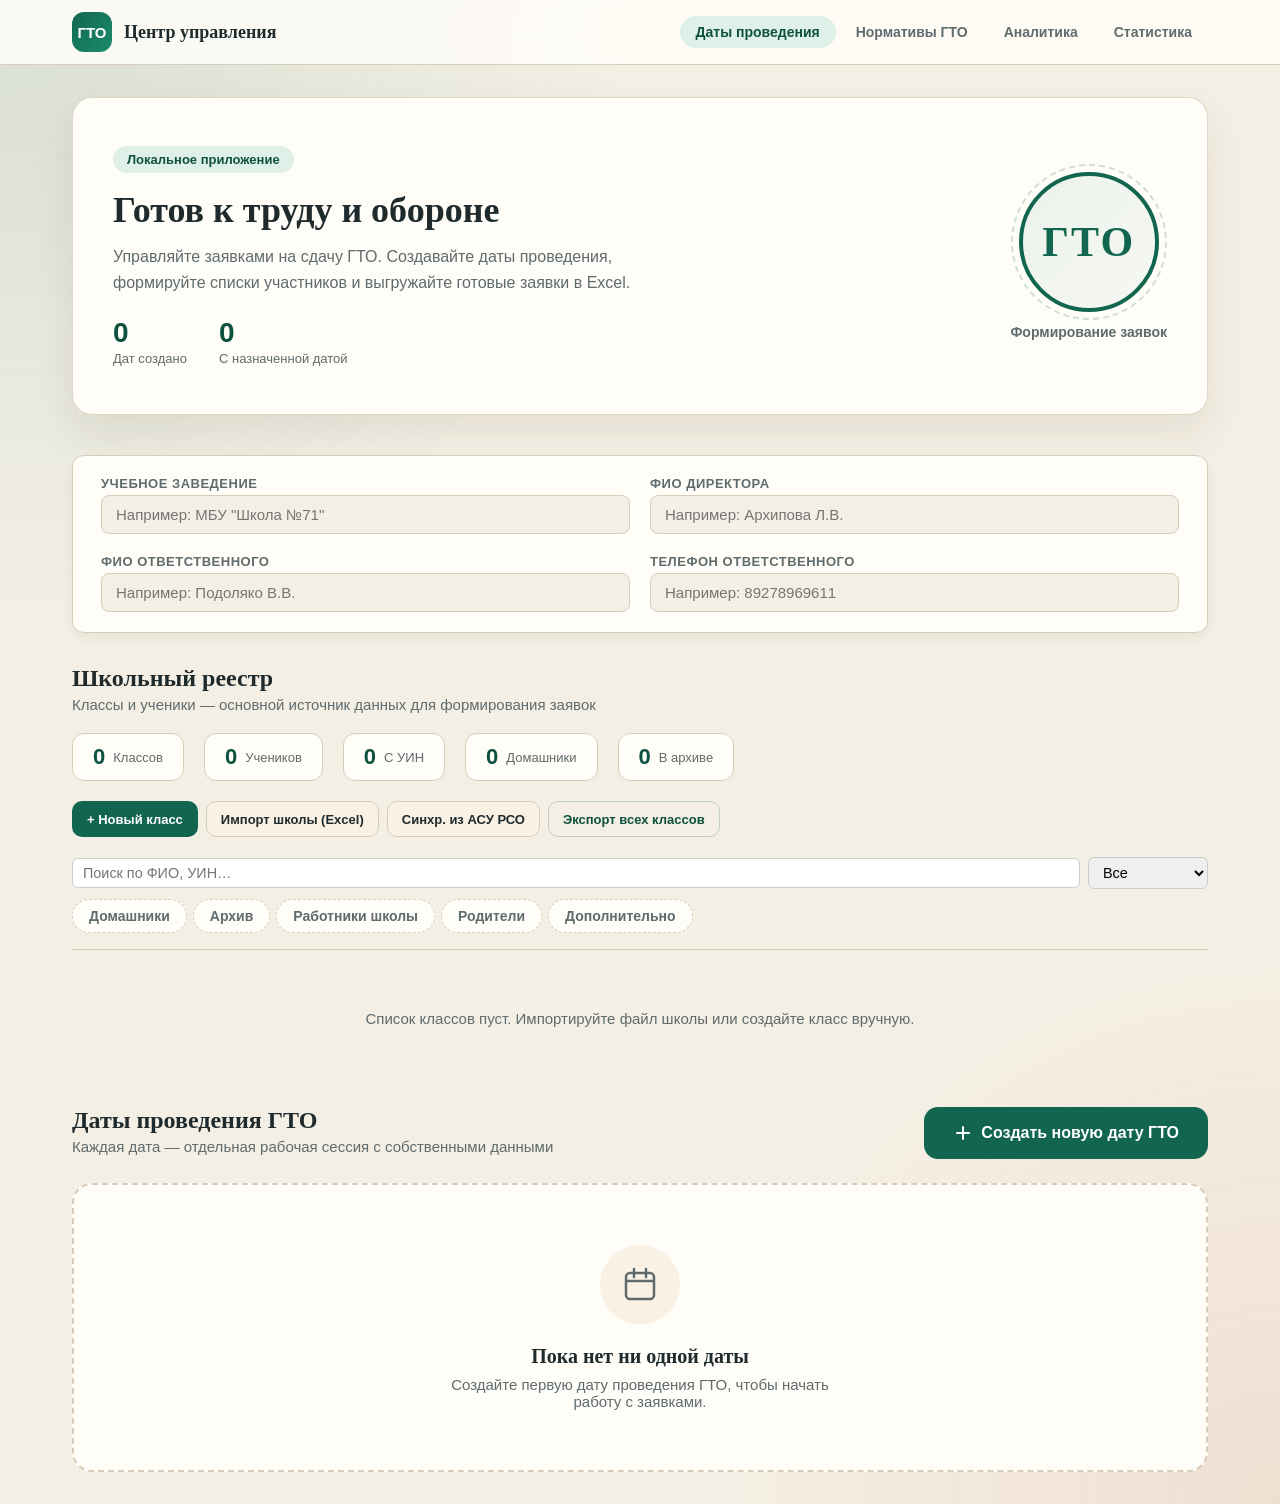
==== commit 8b04d892: "feat: add medical request Excel export and responsible person fields - Add "ФИО ответственного" and " ====
--- a/GTO_App/index.html
+++ b/GTO_App/index.html
@@ -54,6 +54,14 @@
           <span>ФИО директора</span>
           <input id="globalDirector" type="text" placeholder="Например: Архипова Л.В.">
         </label>
+        <label class="global-settings-field">
+          <span>ФИО ответственного</span>
+          <input id="globalResponsiblePerson" type="text" placeholder="Например: Подоляко В.В.">
+        </label>
+        <label class="global-settings-field">
+          <span>Телефон ответственного</span>
+          <input id="globalResponsiblePhone" type="text" placeholder="Например: 89278969611">
+        </label>
       </div>
     </section>
 
@@ -180,6 +188,7 @@
 
   <script src="assets/vendor/xlsx.full.min.js"></script>
   <script src="assets/vendor/exceljs.min.js"></script>
+  <script src="scripts/core/date-utils.js"></script>
   <script src="scripts/core/session-storage.js"></script>
   <script src="scripts/core/school-storage.js"></script>
   <script src="scripts/core/gto-standards.js"></script>
--- a/GTO_App/styles/school-roster.css
+++ b/GTO_App/styles/school-roster.css
@@ -230,6 +230,16 @@
   display: flex;
   flex-direction: column;
   gap: 2px;
+}
+.roster-info-editable {
+  cursor: pointer;
+  border-radius: 6px;
+  padding: 4px 6px;
+  transition: background 0.15s;
+}
+.roster-info-editable:hover {
+  background: var(--accent-soft);
+  outline: 1px dashed var(--accent);
 }
 .roster-info-label {
   font-size: 11px;
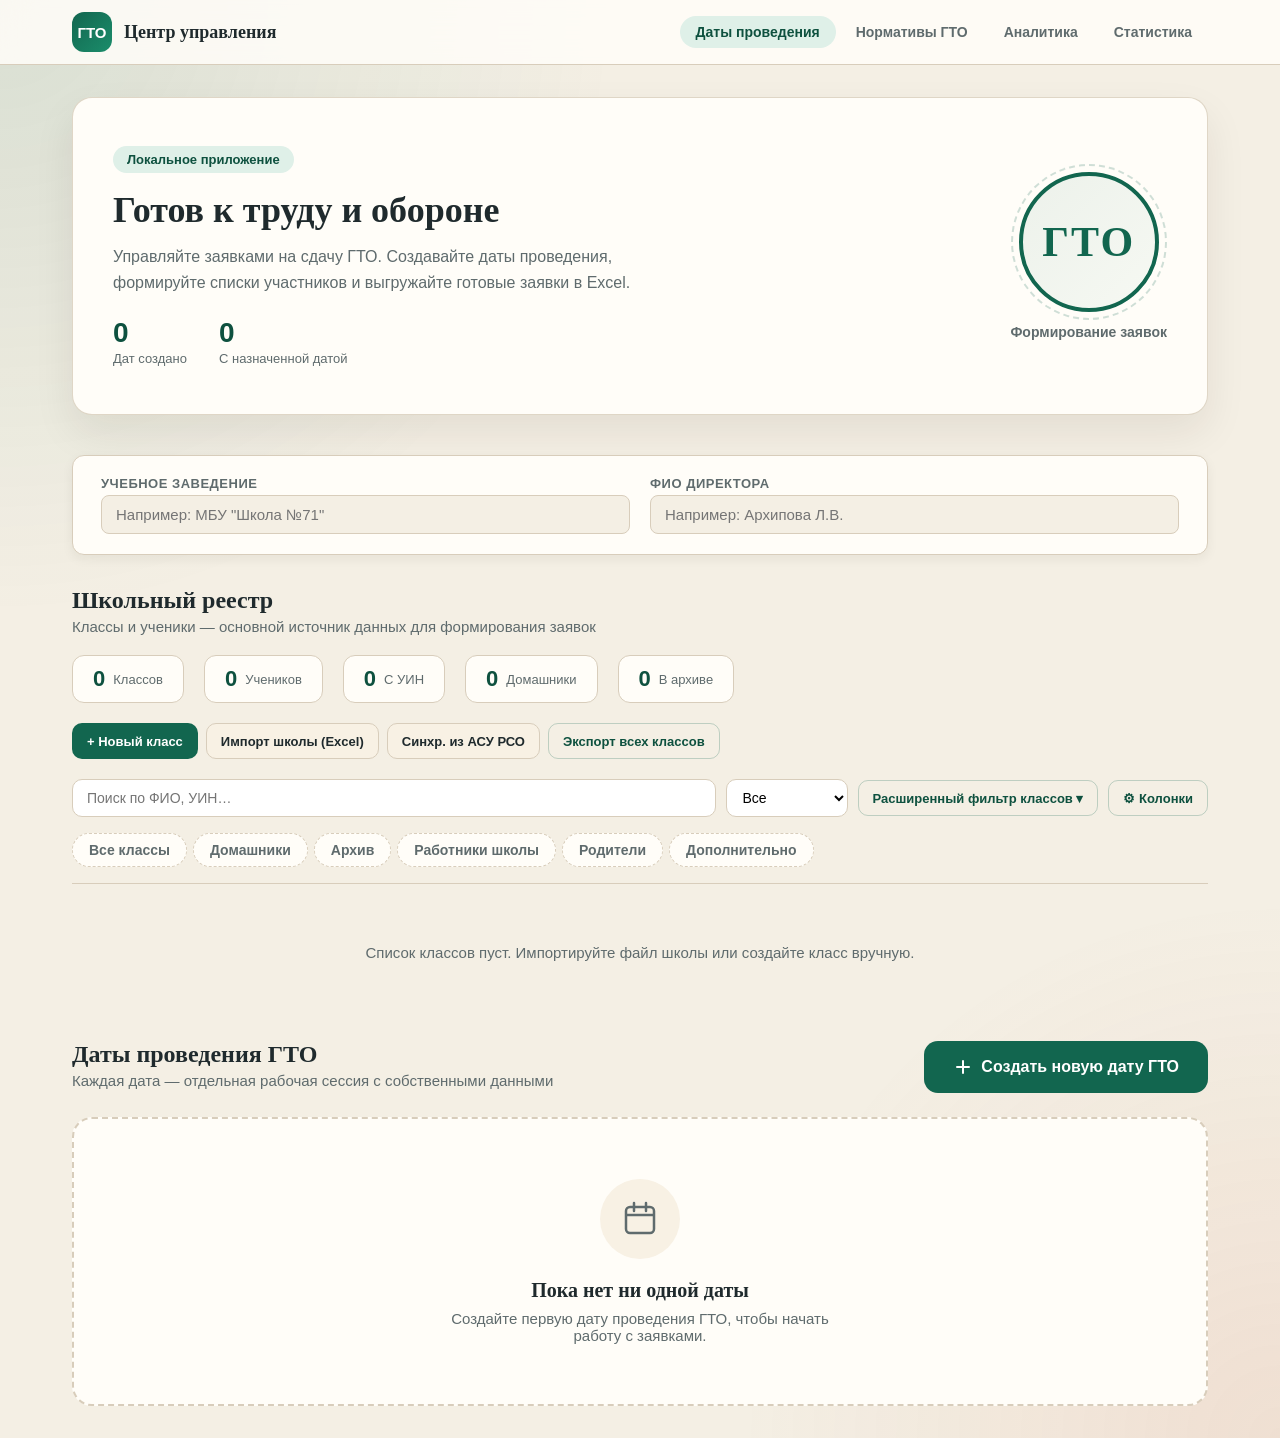
==== commit 9a076845: "fix: DOB -1 day shift, focus-safe roster search, advanced filters and column picker Root causes and " ====
--- a/GTO_App/index.html
+++ b/GTO_App/index.html
@@ -53,14 +53,6 @@
         <label class="global-settings-field">
           <span>ФИО директора</span>
           <input id="globalDirector" type="text" placeholder="Например: Архипова Л.В.">
-        </label>
-        <label class="global-settings-field">
-          <span>ФИО ответственного</span>
-          <input id="globalResponsiblePerson" type="text" placeholder="Например: Подоляко В.В.">
-        </label>
-        <label class="global-settings-field">
-          <span>Телефон ответственного</span>
-          <input id="globalResponsiblePhone" type="text" placeholder="Например: 89278969611">
         </label>
       </div>
     </section>
--- a/GTO_App/styles/school-roster.css
+++ b/GTO_App/styles/school-roster.css
@@ -416,10 +416,142 @@
   font-weight: 700;
 }
 
+/* ====== Toolbar: search + advanced filters + column picker ====== */
+.roster-search-bar {
+  display: flex;
+  align-items: center;
+  gap: 10px;
+  margin-bottom: 16px;
+  flex-wrap: wrap;
+}
+.roster-search-bar > #rosterSearchInput {
+  flex: 1 1 260px;
+  min-height: 38px;
+  padding: 0 14px;
+  border: 1px solid var(--line);
+  border-radius: 10px;
+  background: white;
+  font-size: 14px;
+  font-family: inherit;
+  outline: none;
+  transition: border-color 0.15s, box-shadow 0.15s;
+}
+.roster-search-bar > #rosterSearchInput:focus {
+  border-color: var(--accent);
+  box-shadow: 0 0 0 3px var(--accent-soft);
+}
+.roster-search-bar > #rosterFilterSelect {
+  min-height: 38px;
+  padding: 0 12px;
+  border: 1px solid var(--line);
+  border-radius: 10px;
+  background: white;
+  font-size: 14px;
+  font-family: inherit;
+  cursor: pointer;
+}
+
+/* ---- Dropdown wrapper ---- */
+.roster-filter-dropdown {
+  position: relative;
+  display: inline-block;
+}
+.roster-filter-dropdown > .btn.is-active {
+  background: var(--accent-soft);
+  color: var(--accent-strong);
+  border-color: var(--accent);
+}
+.roster-filter-panel {
+  position: absolute;
+  top: calc(100% + 6px);
+  right: 0;
+  z-index: 20;
+  width: min(360px, 90vw);
+  background: white;
+  border: 1px solid var(--line);
+  border-radius: var(--radius-sm);
+  box-shadow: 0 12px 32px rgba(0, 0, 0, 0.12);
+  padding: 14px 16px;
+  display: flex;
+  flex-direction: column;
+  gap: 10px;
+}
+.roster-filter-panel-head {
+  display: flex;
+  align-items: center;
+  justify-content: space-between;
+  gap: 8px;
+  flex-wrap: wrap;
+}
+.roster-filter-panel-actions {
+  display: flex;
+  gap: 6px;
+}
+.roster-filter-list {
+  display: flex;
+  flex-wrap: wrap;
+  gap: 6px;
+  max-height: 260px;
+  overflow-y: auto;
+  padding: 4px 2px;
+}
+.roster-filter-chip {
+  display: inline-flex;
+  align-items: center;
+  gap: 6px;
+  padding: 6px 10px;
+  border: 1px solid var(--line);
+  border-radius: 999px;
+  background: var(--panel);
+  font-size: 13px;
+  font-weight: 600;
+  color: var(--text);
+  cursor: pointer;
+  user-select: none;
+}
+.roster-filter-chip input[type="checkbox"] {
+  accent-color: var(--accent);
+  cursor: pointer;
+}
+.roster-filter-chip:has(input:checked) {
+  background: var(--accent-soft);
+  border-color: var(--accent);
+  color: var(--accent-strong);
+}
+.roster-filter-panel-foot {
+  display: flex;
+  align-items: center;
+  justify-content: space-between;
+  gap: 8px;
+  padding-top: 6px;
+  border-top: 1px solid var(--line);
+}
+.roster-hint {
+  font-size: 12px;
+  color: var(--muted);
+}
+.roster-columns-list { max-height: 300px; }
+
+/* ---- Inline-editable cells in main roster table ---- */
+.roster-editable-cell {
+  cursor: pointer;
+  border-radius: 6px;
+  transition: background 0.15s;
+}
+.roster-editable-cell:hover {
+  background: var(--accent-soft);
+  outline: 1px dashed var(--accent);
+}
+
+.roster-content-slot {
+  min-height: 80px;
+}
+
 /* ====== Responsive ====== */
 @media (max-width: 900px) {
   .roster-stats { flex-wrap: wrap; }
   .roster-detail-head { flex-direction: column; align-items: flex-start; }
+  .roster-filter-panel { right: auto; left: 0; }
 }
 @media (max-width: 600px) {
   .roster-stats { flex-direction: column; }
@@ -428,4 +560,9 @@
   .roster-actions .btn { width: 100%; }
   .roster-class-tabs { gap: 4px; }
   .roster-class-tab { padding: 6px 12px; font-size: 13px; }
-}
+  .roster-search-bar { flex-direction: column; align-items: stretch; }
+  .roster-search-bar > * { width: 100%; }
+  .roster-filter-dropdown { width: 100%; }
+  .roster-filter-dropdown > .btn { width: 100%; }
+  .roster-filter-panel { width: 100%; right: 0; left: 0; }
+}
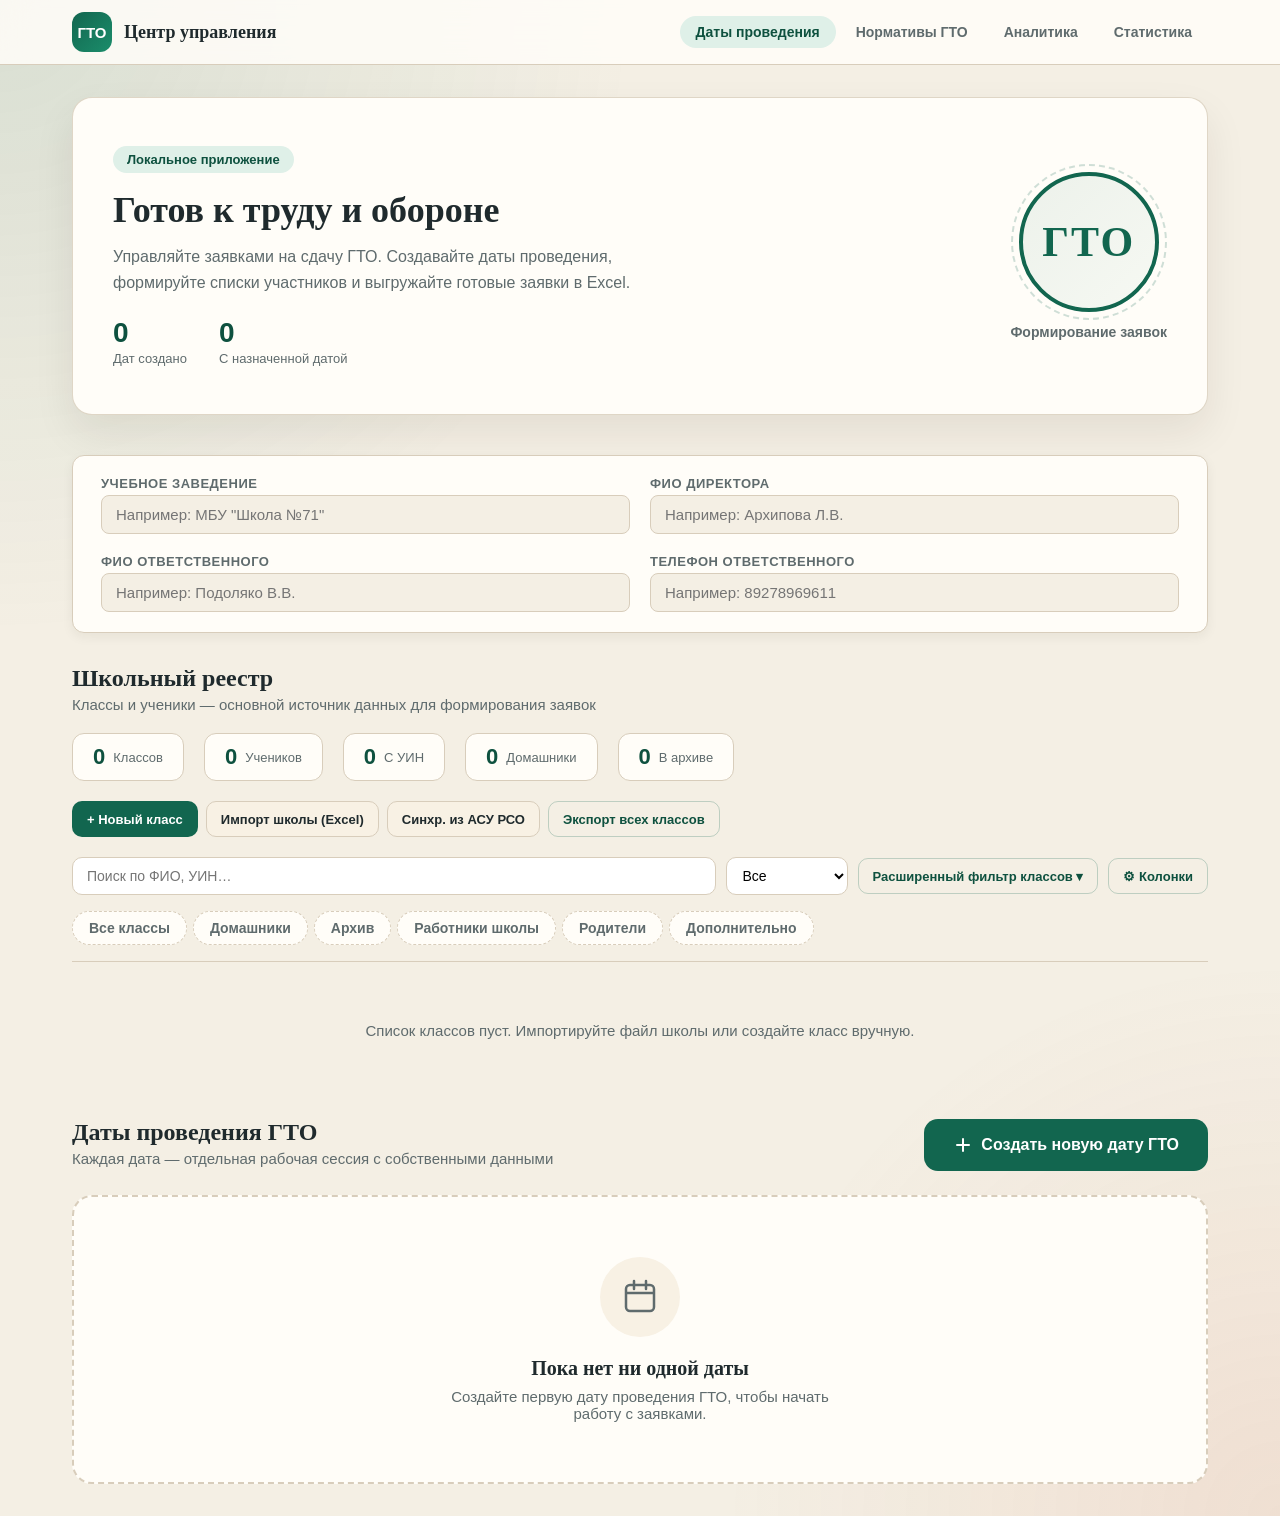
==== commit ad31e300: "Merge pull request #20 from GophyPoet/claude/implement-fixes-testing-IPAlq Claude/implement fixes te" ====
--- a/GTO_App/index.html
+++ b/GTO_App/index.html
@@ -54,6 +54,14 @@
           <span>ФИО директора</span>
           <input id="globalDirector" type="text" placeholder="Например: Архипова Л.В.">
         </label>
+        <label class="global-settings-field">
+          <span>ФИО ответственного</span>
+          <input id="globalResponsiblePerson" type="text" placeholder="Например: Подоляко В.В.">
+        </label>
+        <label class="global-settings-field">
+          <span>Телефон ответственного</span>
+          <input id="globalResponsiblePhone" type="text" placeholder="Например: 89278969611">
+        </label>
       </div>
     </section>
 
